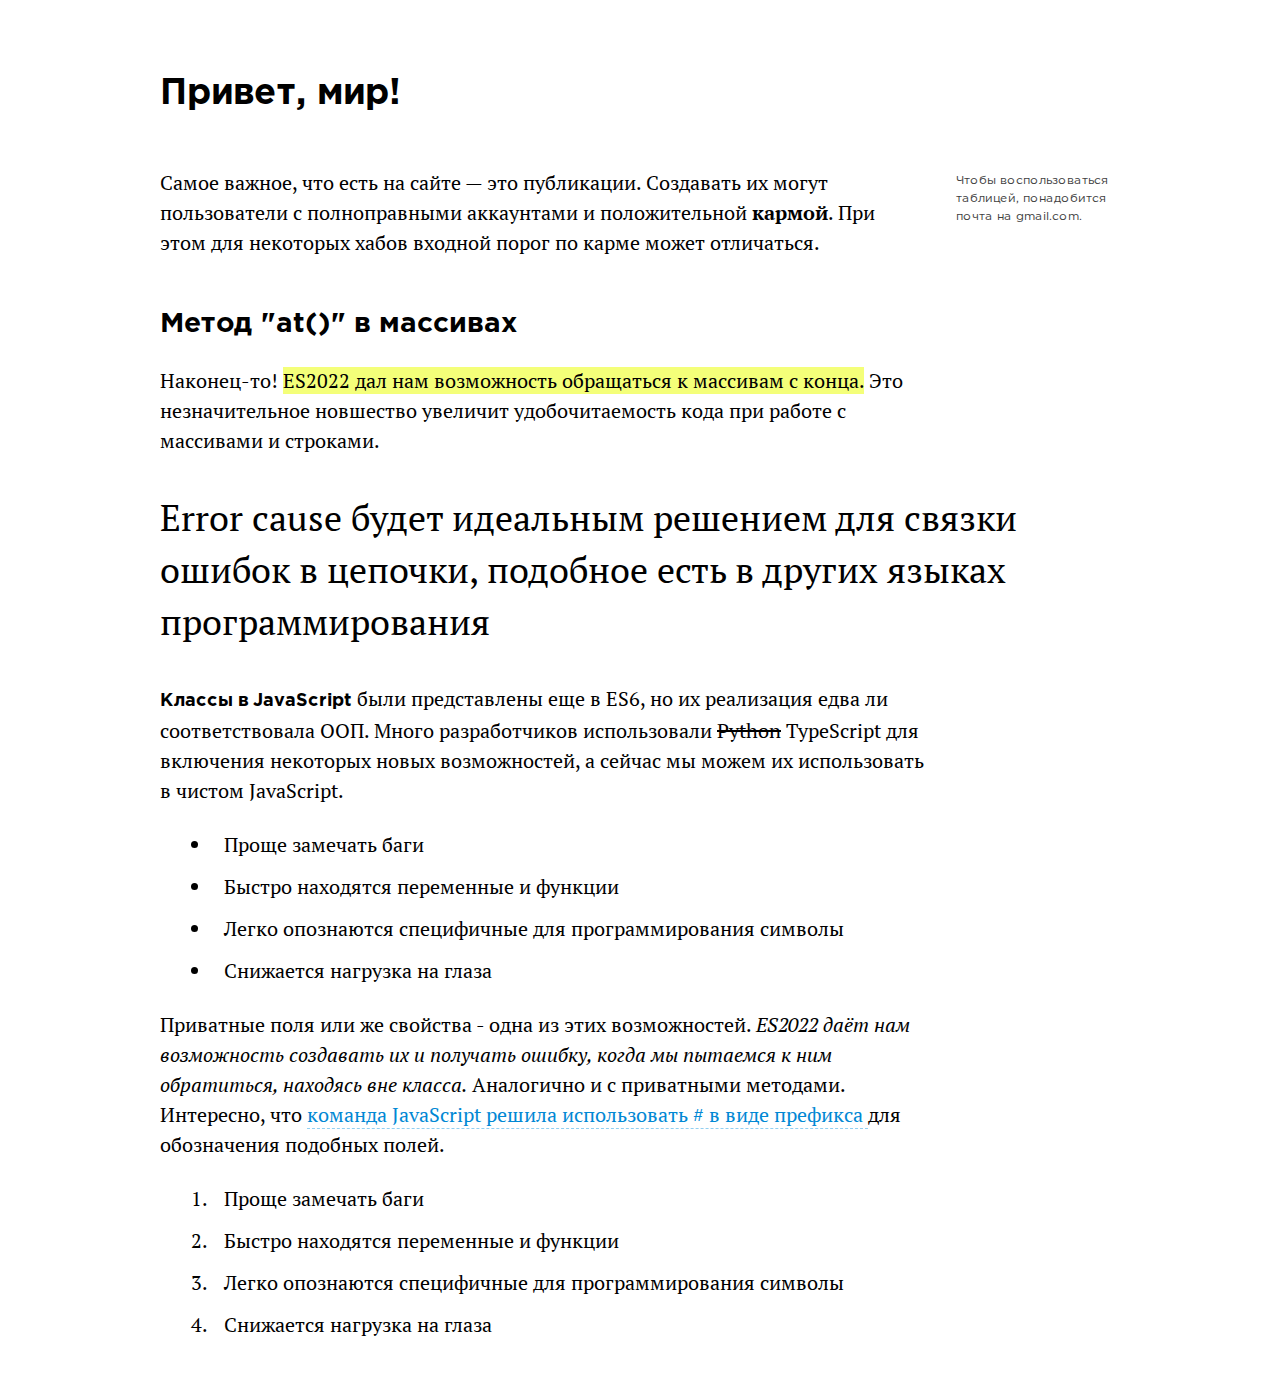
==== record.html @ ae42d740 "Init commit" ====
<!DOCTYPE html>
<html>
  <head>
    <meta charset="UTF-8">
    <link rel="stylesheet" href="styles/main.css">
    <title>Новая запись</title>
  </head>
  <body>
    <div class="wrapper">
        <div class="record-container">
            <div class="title-block editing-block" contenteditable>
                Привет, мир!
            </div>
            <div class="text-container">
                <div class="text-block editing-block" contenteditable>
                    Самое важное, что есть на сайте — это публикации. Создавать их могут пользователи с полноправными аккаунтами и положительной <b>кармой</b>. При этом для некоторых хабов входной порог по карме может отличаться.
                </div>
                <div class="comment-block editing-block" contenteditable>
                    Чтобы воспользоваться таблицей, понадобится почта на gmail.com.
                </div>
            </div>
            <div class="header-block editing-block" contenteditable>
                Метод "at()" в массивах
            </div>
            <div class="text-container">
                <div class="text-block editing-block" contenteditable>
                    Наконец-то! <span class="text-selection">ES2022 дал нам возможность обращаться к массивам с конца.</span>  Это незначительное новшество увеличит удобочитаемость кода при работе с массивами и строками.
                </div>
                <div class="comment-block editing-block" contenteditable>
                    
                </div>
            </div>
            <div class="quote-block editing-block" contenteditable>
                Error cause будет идеальным решением для связки ошибок в цепочки, подобное есть в других языках программирования 
            </div>
            <div class="text-container">
                <div class="text-block editing-block" contenteditable>
                    <span class="small-header">Классы в JavaScript</span> были представлены еще в ES6, но их реализация едва ли соответствовала ООП. Много разработчиков использовали <span class="line-through">Python</span> TypeScript для включения некоторых новых возможностей, а сейчас мы можем их использовать в чистом JavaScript.
                </div>
                <div class="comment-block editing-block" contenteditable>
                    
                </div>
            </div>
            <div class="list-container">
                <ul class="list-block editing-block">
                    <li contenteditable>
                        Проще замечать баги
                    </li>
                    <li contenteditable>
                        Быстро находятся переменные и функции
                    </li>
                    <li contenteditable>
                        Легко опознаются специфичные для программирования символы
                    </li>
                    <li contenteditable>
                        Снижается нагрузка на глаза 
                    </li>
                </ul>
                <div class="comment-block editing-block" contenteditable>
                    
                </div>
            </div>
            <div class="text-container">
                <div class="text-block editing-block" contenteditable>
                    Приватные поля или же свойства - одна из этих возможностей. <i>ES2022 даёт нам возможность создавать их и получать ошибку, когда мы пытаемся к ним обратиться, находясь вне класса.</i> Аналогично и с приватными методами. Интересно, что <a href="#">команда JavaScript решила использовать # в виде префикса </a> для обозначения подобных полей.
                </div>
                <div class="comment-block editing-block" contenteditable>
                    
                </div>
            </div>
            <div class="list-container">
                <ol class="list-block editing-block">
                    <li contenteditable>
                        Проще замечать баги
                    </li>
                    <li contenteditable>
                        Быстро находятся переменные и функции
                    </li>
                    <li contenteditable>
                        Легко опознаются специфичные для программирования символы
                    </li>
                    <li contenteditable>
                        Снижается нагрузка на глаза 
                    </li>
                </щl>
                <div class="comment-block editing-block" contenteditable>
                    
                </div>
            </div>
        </div>
    </div>
  </body>
</html>
---- styles/main.css ----
@import "fonts.css";

:root {
    --light-gray: rgb(214, 214, 214);
    --gray: rgb(190, 190, 190);
    --black: rgb(62, 62, 62);
    --red: rgb(255, 53, 53);
    --yellow: rgb(244, 255, 121);
    --light-blue: rgb(146, 207, 241);
    --blue: rgb(1, 136, 212);
    --purple: rgb(149, 58, 145);
}

* {
    margin: 0;
    padding: 0;
    margin: 0;
    border: 0;
    outline: none;
    background: none;
    box-sizing: border-box;
}

html {
    height: 100%;
}

body {
    height: 100%;
    display: flex;
    color: var(--black);
    font-family: 'Gotham Pro';
}

.wrapper {
    width: 960px;
    height: 100%;
    margin: 0 auto;
    display: flex;
    flex-direction: column;
}

.records-container {
    width: 100%;
    margin: 72px 0;
    display: grid;
    grid-template-columns: repeat(2, 1fr);
    grid-column-gap: 24px;
    grid-row-gap: 24px;
}

.record {
    height: 308px;
    padding: 32px;
    border: 1px solid var(--light-gray);
    border-radius: 12px;
    cursor: pointer;
    display: flex;
    flex-direction: column;
    justify-content: space-between;
    transition: .1s;
    user-select: none;
}

.record_active, .record:hover {
    border: 1px solid var(--gray);
}

.record__header, .record__footer {
    width: 100%;
    display: flex;
    justify-content: space-between;
    align-items: center;
}

.record__name {
    font-size: 20px;
    line-height: 28px;
    letter-spacing: 0.02em;
    text-transform: uppercase;
}

.record__date {
    font-size: 12px;
    font-weight: bold;
    text-transform: uppercase;
    color: var(--gray);
}

.main-button {
    font-size: 12px;
    font-weight: bold;
    padding: 12px 20px;
    border: 1px solid var(--black);
    color: var(--black);
    border-radius: 100px;
    user-select: none;
    cursor: pointer;
    transition: .1s;
}

.record__btn-open {
    opacity: 0;
}

.record_folder {
    background-color: var(--light-gray);
}

.record_folder .record__date {
    color: var(--black);
}

.record__btn-setting {
    width: 28px;
    height: 28px;
    background-size: 28px;
    background-image: url(../image/setting.svg);
    background-position: center;
    background-repeat: no-repeat;
    cursor: pointer;
    opacity: .6;
    transition: .1s;
}

.record_active .record__btn-open,
.record:hover .record__btn-open {
    opacity: .6;
}

.record_active .record__btn-open:active,
.record:hover .record__btn-open:active,
.record__btn-setting:hover,
.record_active .record__btn-setting {
    opacity: 1;
}


/* Record Page CSS */

.record-container {
    width: 100%;
    margin: 72px 0;
}

.title-block, .header-block {
    width: 764px;
    font-weight: bold;
    font-size: 36px;
    line-height: 44px;
    color: black;
    padding-bottom: 40px;
}

.header-block {
    font-size: 28px;
    line-height: 36px;
    padding-top: 36px;
    padding-bottom: 12px;
}

.text-container, .list-container {
    display: grid;
    grid-template-columns: 764px 164px;
    grid-column-gap: 32px;
    padding: 12px 0;
}

.text-block {
    font-family: "PT Serif";
    font-size: 20px;
    line-height: 30px;
    color: black;
}

.comment-block {
    font-size: 12px;
    line-height: 18px;
    margin-top: 4px;
}

.quote-block {
    font-family: "PT Serif";
    width: 870px;
    font-size: 36px;
    line-height: 52px;
    color: black;
    padding: 24px 0;
}

.list-block {
    font-family: "PT Serif";
    display: grid;
    grid-row-gap: 12px;
    font-size: 20px;
    line-height: 30px;
    color: black;
}

.list-block li {
    margin-left: 52px;
    padding-left: 12px;
}

.small-header {
    font-family: "Gotham Pro";
    font-weight: bold;
    font-size: 18px;
}


/* Text Styles */

.line-through {
    text-decoration: line-through;
}

.text-selection {
    background-color: var(--yellow);
}

a {
    color: var(--blue);
    outline: none;
    text-decoration: none;
    border-bottom: 0.8px dashed var(--light-blue);
    transition: .1s;
}

a:hover {
    border-color: var(--blue);
}

a:active {
    color: var(--red);
    border-color: var(--red);
}

a:visited {
    color: var(--purple);
    border-color: var(--purple);
}
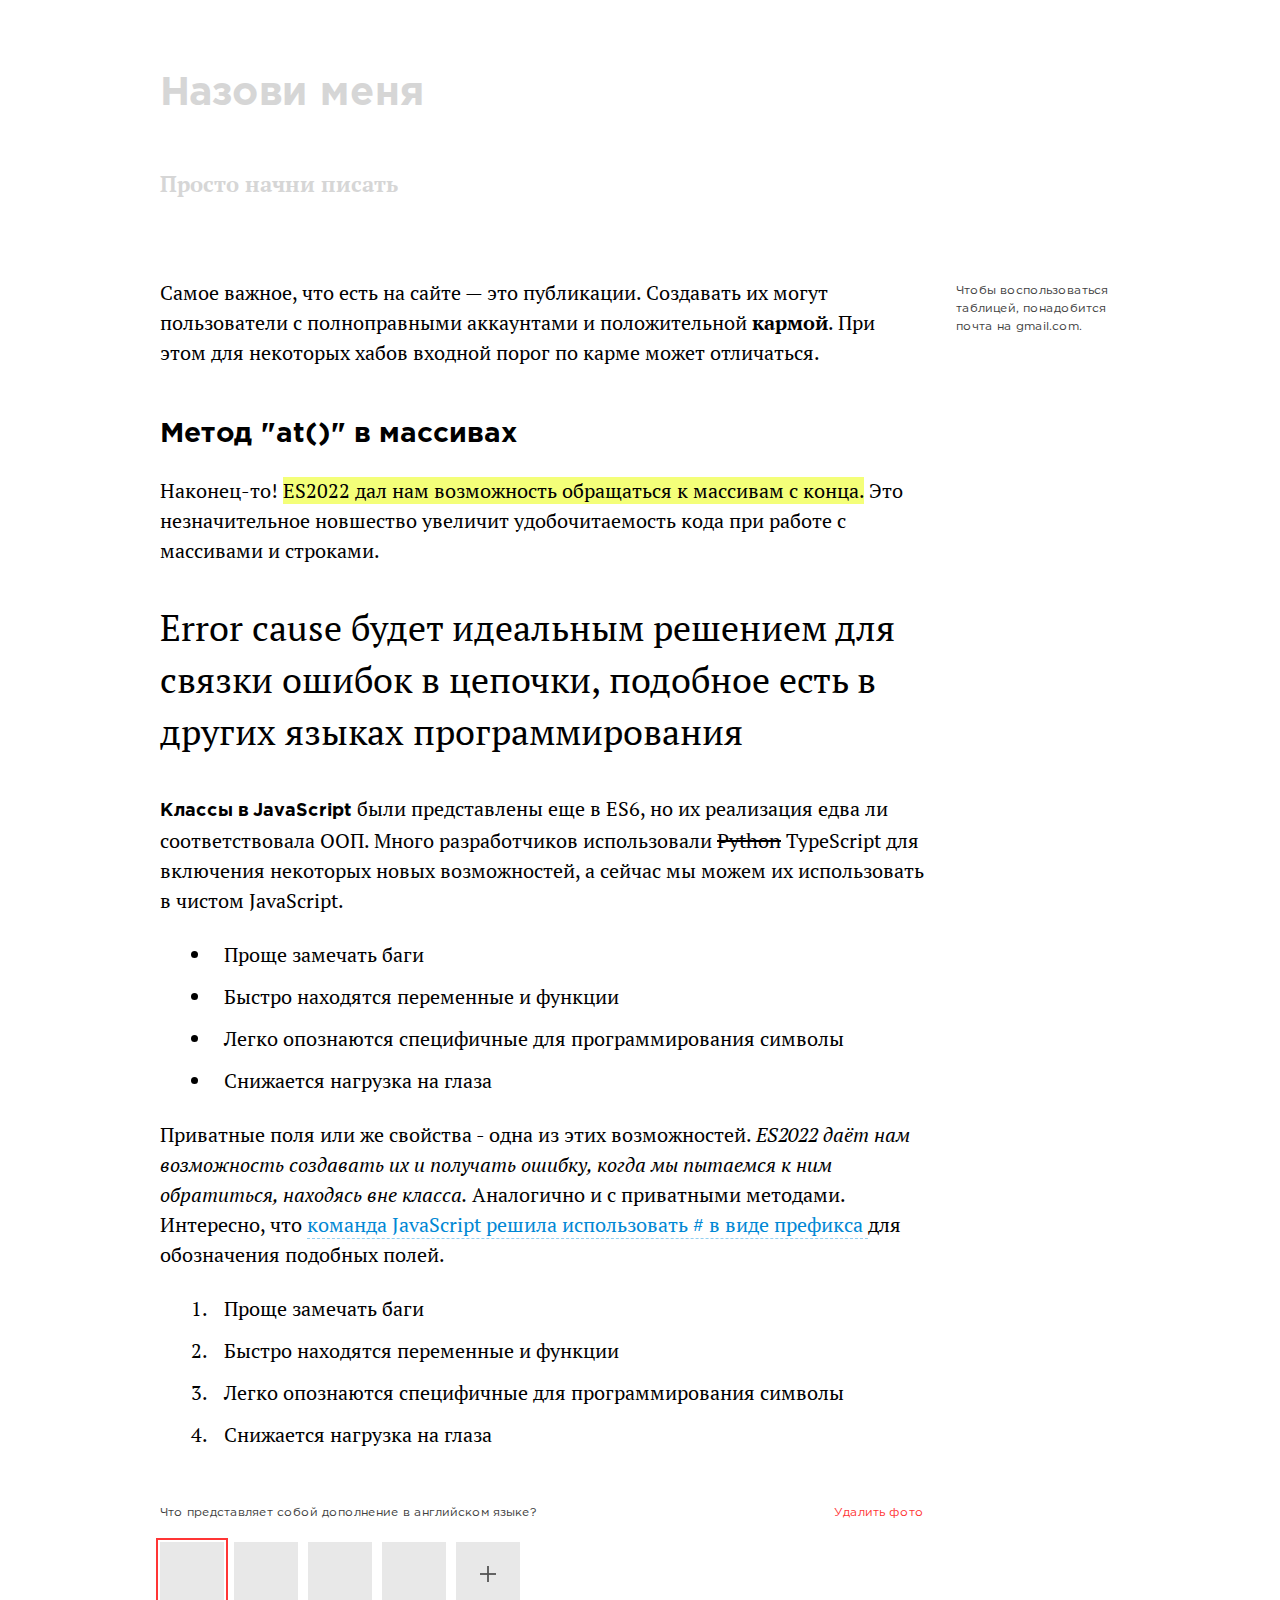
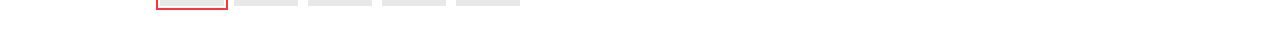
==== commit 9d13fca1: "Add photo-container and placeholder" ====
--- a/record.html
+++ b/record.html
@@ -3,46 +3,62 @@
   <head>
     <meta charset="UTF-8">
     <link rel="stylesheet" href="styles/main.css">
-    <title>Новая запись</title>
+    <title>Привет, мир!</title>
   </head>
   <body>
     <div class="wrapper">
         <div class="record-container">
             <div class="title-block editing-block" contenteditable>
-                Привет, мир!
+                <span class="placeholder placeholder_start-header">Назови меня</span>
             </div>
-            <div class="text-container">
-                <div class="text-block editing-block" contenteditable>
+            <div class="text-container editing-block">
+                <div class="btn btn_add"></div>
+                <div class="text-block" contenteditable>
+                    <span class="placeholder placeholder_start-text">Просто начни писать</span>
+                </div>
+                <div class="comment-block" contenteditable>
+                    <span class="placeholder placeholder_start-comment">Оставь комментарий</span>
+                </div>
+            </div>
+            <div class="text-container editing-block">
+                <div class="btn btn_add"></div>
+                <div class="text-block" contenteditable></div>
+                <div class="comment-block" contenteditable>
+                    <span class="placeholder">Оставь комментарий</span>
+                </div>
+            </div>
+            <div class="text-container editing-block">
+                <div class="text-block" contenteditable>
                     Самое важное, что есть на сайте — это публикации. Создавать их могут пользователи с полноправными аккаунтами и положительной <b>кармой</b>. При этом для некоторых хабов входной порог по карме может отличаться.
                 </div>
-                <div class="comment-block editing-block" contenteditable>
+                <div class="comment-block" contenteditable>
                     Чтобы воспользоваться таблицей, понадобится почта на gmail.com.
                 </div>
             </div>
             <div class="header-block editing-block" contenteditable>
                 Метод "at()" в массивах
             </div>
-            <div class="text-container">
-                <div class="text-block editing-block" contenteditable>
+            <div class="text-container editing-block">
+                <div class="text-block" contenteditable>
                     Наконец-то! <span class="text-selection">ES2022 дал нам возможность обращаться к массивам с конца.</span>  Это незначительное новшество увеличит удобочитаемость кода при работе с массивами и строками.
                 </div>
-                <div class="comment-block editing-block" contenteditable>
-                    
+                <div class="comment-block" contenteditable>
+                    <span class="placeholder">Оставь комментарий</span>
                 </div>
             </div>
             <div class="quote-block editing-block" contenteditable>
                 Error cause будет идеальным решением для связки ошибок в цепочки, подобное есть в других языках программирования 
             </div>
-            <div class="text-container">
-                <div class="text-block editing-block" contenteditable>
+            <div class="text-container editing-block">
+                <div class="text-block" contenteditable>
                     <span class="small-header">Классы в JavaScript</span> были представлены еще в ES6, но их реализация едва ли соответствовала ООП. Много разработчиков использовали <span class="line-through">Python</span> TypeScript для включения некоторых новых возможностей, а сейчас мы можем их использовать в чистом JavaScript.
                 </div>
-                <div class="comment-block editing-block" contenteditable>
+                <div class="comment-block" contenteditable>
                     
                 </div>
             </div>
-            <div class="list-container">
-                <ul class="list-block editing-block">
+            <div class="list-container editing-block">
+                <ul class="list-block">
                     <li contenteditable>
                         Проще замечать баги
                     </li>
@@ -56,20 +72,20 @@
                         Снижается нагрузка на глаза 
                     </li>
                 </ul>
-                <div class="comment-block editing-block" contenteditable>
+                <div class="comment-block" contenteditable>
                     
                 </div>
             </div>
-            <div class="text-container">
-                <div class="text-block editing-block" contenteditable>
+            <div class="text-container editing-block">
+                <div class="text-block" contenteditable>
                     Приватные поля или же свойства - одна из этих возможностей. <i>ES2022 даёт нам возможность создавать их и получать ошибку, когда мы пытаемся к ним обратиться, находясь вне класса.</i> Аналогично и с приватными методами. Интересно, что <a href="#">команда JavaScript решила использовать # в виде префикса </a> для обозначения подобных полей.
                 </div>
-                <div class="comment-block editing-block" contenteditable>
+                <div class="comment-block" contenteditable>
                     
                 </div>
             </div>
-            <div class="list-container">
-                <ol class="list-block editing-block">
+            <div class="list-container editing-block">
+                <ol class="list-block">
                     <li contenteditable>
                         Проще замечать баги
                     </li>
@@ -82,10 +98,34 @@
                     <li contenteditable>
                         Снижается нагрузка на глаза 
                     </li>
-                </щl>
-                <div class="comment-block editing-block" contenteditable>
+                </ol>
+                <div class="comment-block" contenteditable>
                     
                 </div>
+            </div>
+            <div class="photo-container editing-block">
+                <div class="photo-block">
+                <!--<div class="photo-block vertical-photo">-->
+                    <div class="photo-block__content">
+                        <div class="btn-photo-switch btn-photo-switch_prev"></div>    
+                        <img src="https://cms.enjourney.ru/upload/Jana/Hawaii/ha1.jpg" alt="">
+                        <div class="btn-photo-switch btn-photo-switch_follow"></div>
+                        <!--<div class="photo-content__backgr"></div>-->      
+                    </div>
+                    <div class="photo-block__footer">
+                        <div class="photo-description" contenteditable>Что представляет собой дополнение в английском языке?</div>
+                        <div class="btn-photo-delete">Удалить фото</div>
+                        <!--<div class="photo-count">01 / 05</div>-->
+                    </div>
+                    <div class="photo-block__gallery">
+                        <div class="gallery-block gallery-block_active"></div>
+                        <div class="gallery-block"></div>
+                        <div class="gallery-block"></div>
+                        <div class="gallery-block"></div>
+                        <div class="gallery-block gallery-block_btn-add"></div>
+                    </div>
+                </div>
+                <div class="comment-block" contenteditable></div>
             </div>
         </div>
     </div>
--- a/styles/main.css
+++ b/styles/main.css
@@ -1,7 +1,7 @@
 @import "fonts.css";
 
 :root {
-    --light-gray: rgb(214, 214, 214);
+    --light-gray: rgb(232, 232, 232);
     --gray: rgb(190, 190, 190);
     --black: rgb(62, 62, 62);
     --red: rgb(255, 53, 53);
@@ -33,7 +33,7 @@
 }
 
 .wrapper {
-    width: 960px;
+    width: 1060px;
     height: 100%;
     margin: 0 auto;
     display: flex;
@@ -42,7 +42,7 @@
 
 .records-container {
     width: 100%;
-    margin: 72px 0;
+    margin: 72px 50px;
     display: grid;
     grid-template-columns: repeat(2, 1fr);
     grid-column-gap: 24px;
@@ -150,6 +150,8 @@
     line-height: 44px;
     color: black;
     padding-bottom: 40px;
+    padding-left: 50px;
+    padding-right: 50px;
 }
 
 .header-block {
@@ -159,11 +161,12 @@
     padding-bottom: 12px;
 }
 
-.text-container, .list-container {
+.text-container, .list-container, .photo-container {
     display: grid;
     grid-template-columns: 764px 164px;
     grid-column-gap: 32px;
-    padding: 12px 0;
+    padding: 12px 50px;
+    position: relative;
 }
 
 .text-block {
@@ -173,7 +176,7 @@
     color: black;
 }
 
-.comment-block {
+.comment-block, .photo-description {
     font-size: 12px;
     line-height: 18px;
     margin-top: 4px;
@@ -185,7 +188,7 @@
     font-size: 36px;
     line-height: 52px;
     color: black;
-    padding: 24px 0;
+    padding: 24px 50px;
 }
 
 .list-block {
@@ -208,6 +211,200 @@
     font-size: 18px;
 }
 
+.photo-container {
+    padding: 24px 50px;
+}
+
+.photo-block {
+    width: 764px;
+    position: relative;
+}
+
+.vertical-photo {
+    width: 576px;
+}
+
+.photo-block__content {
+    display: flex;
+    position: relative;
+    background-color: var(--light-gray);
+    overflow: hidden;
+}
+
+.photo-content__backgr {
+    position: absolute;
+    width: 100%;
+    height: 100%;
+    filter: blur(20px);
+    background-image: url(https://cms.enjourney.ru/upload/Jana/Hawaii/ha1.jpg);
+    background-position: center;
+    background-size: cover;
+    background-repeat: no-repeat;
+    opacity: .6;
+    z-index: 0;
+}
+
+img {
+    max-height: 100%;
+    max-width: 100%;
+    margin: auto;
+    z-index: 1;
+}
+
+.photo-block__footer {
+    display: flex;
+    align-items: flex-start;
+    justify-content: space-between;
+    margin-top: 18px;
+}
+
+.photo-description {
+    flex: 1;
+    max-width: 576px;
+    margin-top: 0;
+}
+
+.btn-photo-delete {
+    font-family: "Gotham Pro";
+    font-size: 12px;
+    line-height: 18px;
+    color: var(--red);
+    width: max-content;
+    cursor: pointer;
+    user-select: none;
+    transition: .1s;
+}
+
+.btn-photo-delete:hover {
+    font-weight: bold;
+}
+
+.photo-block__footer .btn-photo-delete {
+    margin-left: 24px;
+}
+
+.photo-count {
+    font-family: "Gotham Pro";
+    font-weight: bold;
+    font-size: 12px;
+    line-height: 18px;
+}
+
+.btn-photo-switch {
+    position: absolute;
+    width: 50%;
+    height: 100%;
+    top: 0;
+    cursor: pointer;
+    z-index: 2;
+}
+
+.btn-photo-switch_prev {
+    left: 0;
+}
+
+.btn-photo-switch_follow {
+    right: 0;
+}
+
+.photo-block__gallery {
+    margin-top: 20px;
+    width: 576px;
+    display: grid;
+    grid-template-columns: repeat(auto-fit, 64px);
+    grid-column-gap: 10px;
+    grid-row-gap: 10px;
+}
+
+.gallery-block {
+    width: 64px;
+    height: 64px;
+    background-color: var(--light-gray);
+    position: relative;
+    cursor: pointer;
+    background-position: center;
+    background-size: cover;
+    background-repeat: no-repeat;
+    transition: .1s;
+}
+
+.gallery-block_active::before {
+    content: "";
+    width: 72px;
+    height: 72px;
+    position: absolute;
+    top: -4px;
+    left: -4px;
+    border: 2px solid var(--red);
+    box-sizing: border-box;
+}
+
+.gallery-block_btn-add {
+    background-size: 16px;
+    background-image: url(../image/add.svg);
+}
+
+.gallery-block_btn-add:active {
+    background-color: var(--gray);
+}
+
+.btn {
+    position: absolute;
+    top: 14px;
+    left: 0;
+    width: 28px;
+    height: 28px;
+    border-radius: 100%;
+    cursor: pointer;
+    background-position: center;
+    background-size: cover;
+    background-repeat: no-repeat;
+    background-color: var(--light-gray);
+    transition: .1s;
+    opacity: 0;
+}
+
+.editing-block:hover > .btn {
+    opacity: 1;
+}
+
+.btn_add {
+    background-image: url(../image/add.svg);
+    background-size: 10px;
+}
+
+.btn_add:active {
+    background-color: var(--gray);
+}
+
+.placeholder {
+    font-weight: bold;
+    font-size: 110%;
+    color: rgb(214, 214, 214);
+    opacity: 0;
+    transition: .1s;
+}
+
+.editing-block:hover > .placeholder {
+    opacity: 1;
+}
+
+.editing-block:hover > .comment-block > .placeholder {
+    opacity: 0;
+}
+
+.editing-block:hover > .comment-block > .placeholder_start-comment {
+    opacity: 1;
+}
+
+.comment-block:hover > .placeholder {
+    opacity: 1 !important;
+}
+
+.placeholder_start-text, .placeholder_start-header {
+    opacity: 1;
+}
+
 
 /* Text Styles */
 
